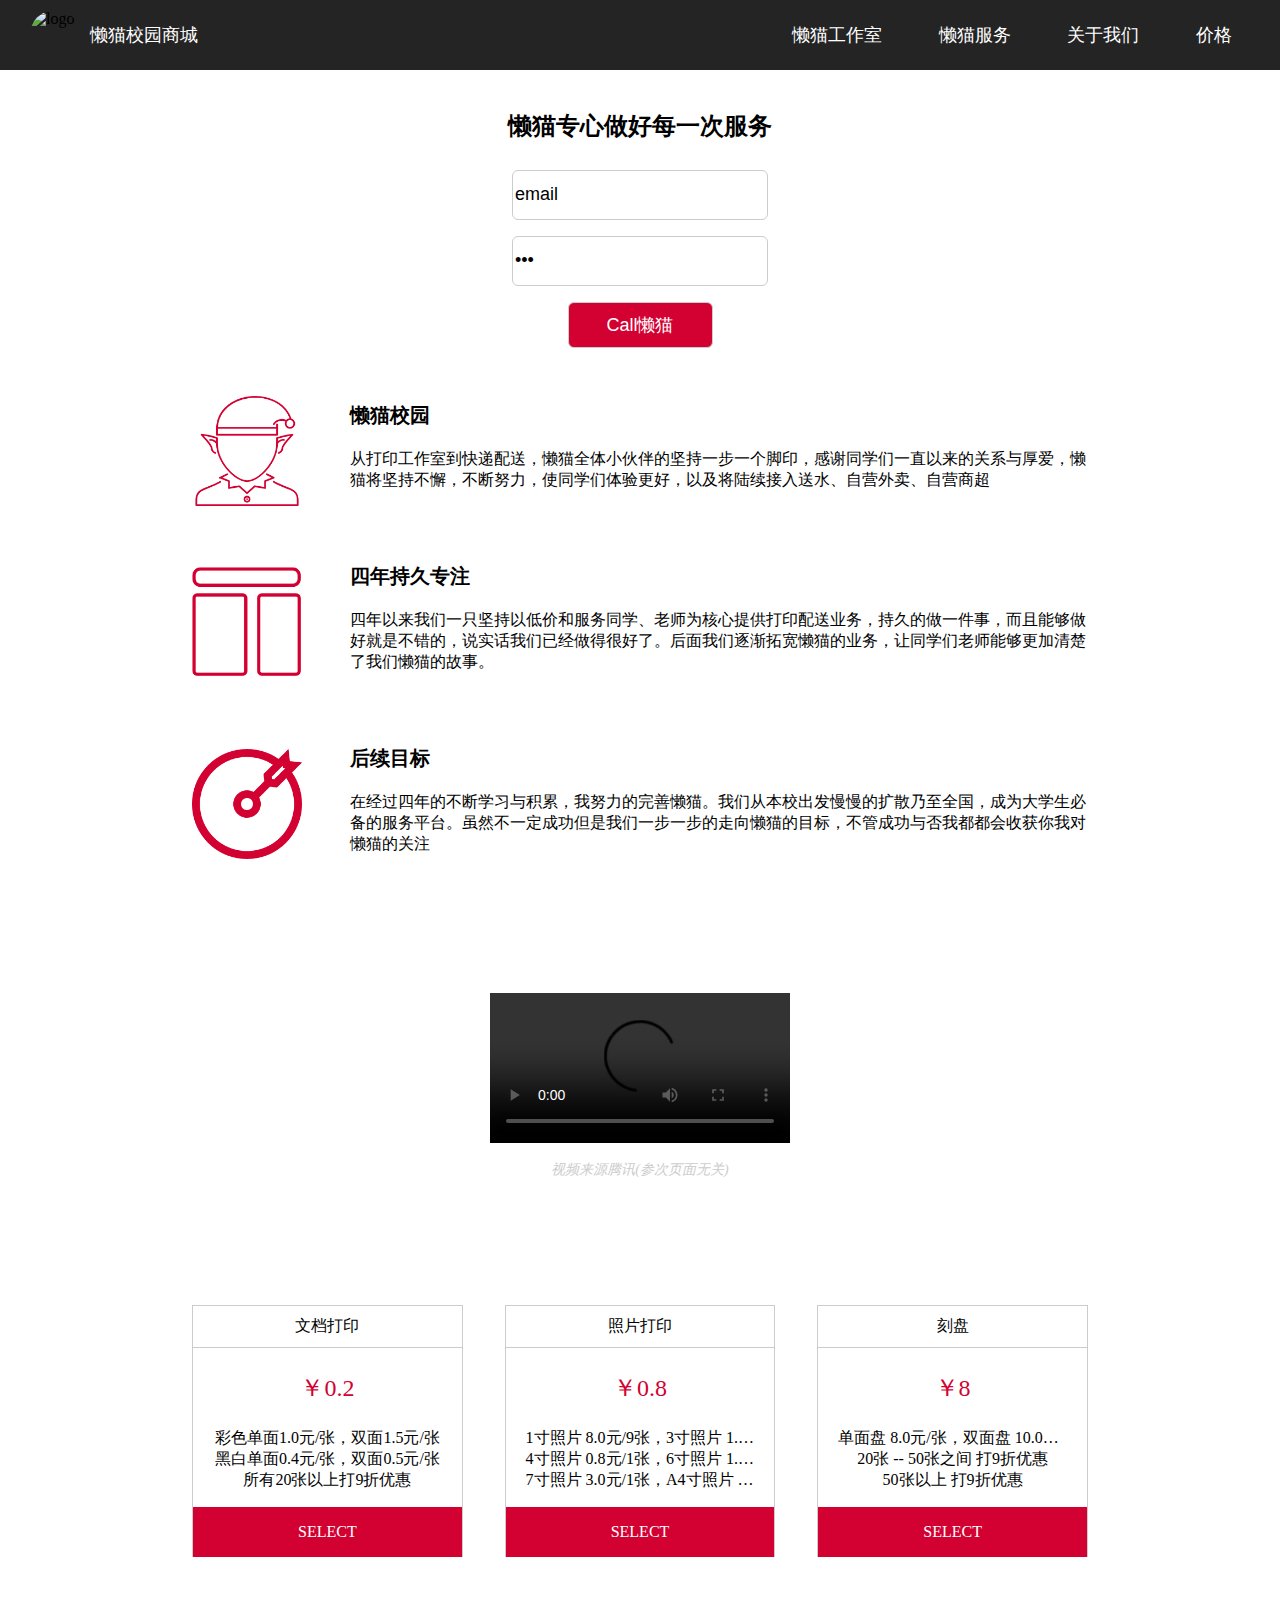
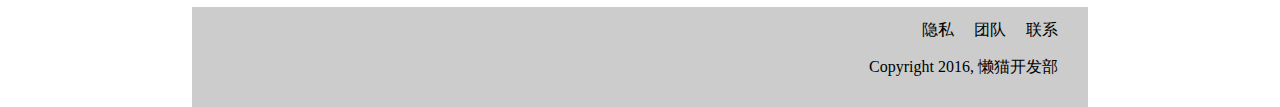
==== 3-productLandingPage/index.html @ e8311f4f "submit productLandingPage" ====
<!DOCTYPE html>
<html lang="ch">
<head>
	<meta charset="UTF-8">
	<title>productLandingPage</title>
	<meta name="viewport" content="width=device-width, initial-scale=1">
	<link rel="stylesheet" type="text/css" href="index.css">
	<style type="text/css">
		#nav-bar ul {
			display: flex;
			flex-direction: row;
			justify-content: space-around;
			align-items: center;
		}
		@media screen and (max-width: 790px){
			#logo {
				width: 35%;
			} 
			#nav-bar {
				width: 60%;
			}
		}
	/*style里面的代码是为了消除单元测试的问题 (这是强迫症吗？)*/
	</style>
</head>
<body>
	<header id="header">
		<div id="logo">
			<img id="header-img" src="https://ws1.sinaimg.cn/large/6ca89370gy1fxyfw7lq8nj20ku0ku0vp.jpg" alt="logo">
			<a id="logo-name" href="#">懒猫校园商城</a>
		</div>
		<nav id="nav-bar">
			<ul>
				<li><a class="nav-link" href="#section">懒猫工作室</a></li>
				<li><a class="nav-link" href="#header">懒猫服务</a></li>
				<li><a class="nav-link" href="#about-us">关于我们</a></li>
				<li><a class="nav-link" href="#product">价格</a></li>
			</ul>	
		</nav>
	</header>
	<section id="section">
		<!--wrokshopStart-->
		<div id="wrokshop">
			<h2 id="title">懒猫专心做好每一次服务</h2>
			<form id="form" action="https://www.freecodecamp.com/email-submit">
				<input id="email" type="email" value="email" name="email" required placeholder="请输入您的邮箱/手机">
				<input id="password" type="password" value="pwd" name="password" required placeholder="请输入您的密码">
				<input id="submit" type="submit" value="Call懒猫">
			</form>
			<div id="introduction">
				<ul>
					<li class="infos">
						<img class="icon" src="img/icon.png">
						<p><span class="brief">懒猫校园</span><br>从打印工作室到快递配送，懒猫全体小伙伴的坚持一步一个脚印，感谢同学们一直以来的关系与厚爱，懒猫将坚持不懈，不断努力，使同学们体验更好，以及将陆续接入送水、自营外卖、自营商超</p>
					</li>
					<li class="infos">
						<img class="icon" src="img/icon1.png">
						<p><span class="brief">四年持久专注</span><br>四年以来我们一只坚持以低价和服务同学、老师为核心提供打印配送业务，持久的做一件事，而且能够做好就是不错的，说实话我们已经做得很好了。后面我们逐渐拓宽懒猫的业务，让同学们老师能够更加清楚了我们懒猫的故事。</p>
					</li>
					<li class="infos">
						<img class="icon" src="img/icon2.png">
						<p><span class="brief">后续目标</span><br>在经过四年的不断学习与积累，我努力的完善懒猫。我们从本校出发慢慢的扩散乃至全国，成为大学生必备的服务平台。虽然不一定成功但是我们一步一步的走向懒猫的目标，不管成功与否我都都会收获你我对懒猫的关注</p>
					</li>
				</ul>
		</div>
		<!--wrokshopEnd videoStart-->	
		<div id="about-us">
			<video id="video" src="https://apd-81779dd397286665b01128f322024540.v.smtcdns.com/vhot2.qqvideo.tc.qq.com/ACO-SQvj-aeWIZ5wCMDdIC6kFjKenHH9019lSKTKWj6A/e0526ftuja1.p702.1.mp4?sdtfrom=v1010&guid=5b85980103ce5903727a559fdf4c274b&vkey=[base64]" controls="controls"></video>
			<p id="note">视频来源腾讯(参次页面无关)</p>
		</div>
		<!--videoEnd priceStart-->
		<div id="product">
			<ul>
				<li class="price-item">
					<p class="product-name">文档打印</p>
					<p class="prices">￥0.2</p>	
					<p class="details">彩色单面1.0元/张，双面1.5元/张<br>
					黑白单面0.4元/张，双面0.5元/张<br>
					所有20张以上打9折优惠</p>
					<div class="add">SELECT</div>
				</li>
				<li class="price-item">
					<p class="product-name">照片打印</p>	
					<p class="prices">￥0.8</p>
					<p class="details">1寸照片 8.0元/9张，3寸照片 1.0元/1张<br>
					4寸照片 0.8元/1张，6寸照片 1.0元/1张<br>
					7寸照片 3.0元/1张，A4寸照片 6元/1张</p>
					<div class="add">SELECT</div>
				</li>
				<li class="price-item">
					<p class="product-name">刻盘</p>	
					<p class="prices">￥8</p>
					<p class="details">单面盘 8.0元/张，双面盘 10.0元/张<br>
					20张 -- 50张之间 打9折优惠<br>
					50张以上 打9折优惠</p>
					<div class="add">SELECT</div>
				</li>
			</ul>
		</div>	
	</section>
	<footer id="footer">
		<ul>
			<li><a href=" javascript:void(0)">隐私</a></li>
			<li><a href=" javascript:void(0)">团队</a></li>
			<li><a href=" javascript:void(0)">联系</a></li>
		</ul>
		<p>Copyright 2016, 懒猫开发部</p>
	</footer>

</body>
<script src="https://cdn.freecodecamp.org/testable-projects-fcc/v1/bundle.js"></script>
</html>
---- 3-productLandingPage/index.css ----
body, ul, li{margin: 0; padding: 0;}
ul {list-style: none;}
a {text-decoration: none;}
input {border-style: none;}

/* header start*/
#header {
	box-sizing: border-box;
	position: fixed;
	top: 0;
	left: 0;
	z-index: 999;
	display: flex;
	justify-content: space-between;
	align-items: center;
	padding: 0 20px; 
	width: 100%;
	background-color: #242424;
}
#header a {
	font-size: 18px;
	color: white;
}
#header-img {
	width: 50px;
	height: 50px;
	border-radius: 50%;
	padding: 10px; 
}
#logo {
	width: 50%;
	display: flex;
	flex-direction: row;
	align-items: center;
}
#nav-bar {
	width: 40%;
}
#nav-bar ul {
	display: flex;
	flex-direction: row;
	justify-content: space-around;
	align-items: center;
}
@media screen and (max-width: 790px){
	#logo {
		width: 35%;
	} 
	#nav-bar {
		width: 60%;
	}
}
@media screen and (max-width: 560px){
	#header {
		flex-direction: column;
		padding-bottom: 20px; 
	}
	#logo {width: auto;} 
	#nav-bar {width: 100%;}
}
/* section start*/
#section {
	margin: 90px auto 0 auto;
	width: 70%;
}
@media screen and (max-width: 560px){
	#section {
		margin: 144px auto 0 auto;
		width: 80%;
	}
}
/*wrokshop*/
#wrokshop {
	display: flex;
	flex-direction: column;
	align-items: center;
}
#form {
	display: flex;
	flex-direction: column;
	align-items: center;
}
input {
	border: 1px solid #ccc;
	border-radius: 6px;
	margin: 8px 0;
	width: 250px;
	height: 46px;
	font-size: 18px;
}
#submit {
	width: 145px;
	background-color: #d30132;
	color: white;
	cursor: pointer;
}
#submit:hover {
	border: 1px solid #9c27b0;
}
.infos {
	display: flex;
	align-items: center;
	justify-content: space-around;
	padding: 10px 0;
}
.infos .icon {
	width: 110px;
	padding:  29px 48px 0 0;
}
.infos .brief {
	display: inline-block;
	margin: 20px 0;
	font-size: 20px;
	font-weight: bold;
}
@media screen and (max-width: 560px){
	.infos .icon {
		display: none;
	}
}
/*about-us*/
#about-us {
	padding-top: 112px; 
}
#video {
	width: 100%;
}
@media screen and (max-width: 560px) {
	#about-us {
		padding-top: 112px; 
	}
}
#note {
	font-size: 14px;
	font-style: italic;
	text-align: center;
	color: #ccc;
}
/*product*/
#product {
	padding-top: 112px;
	width: 100%;
}
#product ul{
	display: flex;
	justify-content: space-between;
}

.price-item {
	width: 30%;
	height: 250px;
	border: 1px solid #ccc;
	text-align: center;
}
@media screen and (max-width: 560px){
	#product {
		padding-top: 112px;
	}
	#product ul{
		display: flex;
		flex-direction: column;
	}
	.price-item{
		width: 100%;
		margin-bottom: 50px; 
	}
}
.product-name {
	margin: 0;
	padding: 10px 20px;
	border-bottom: 1px solid #ccc;
	color: #000;
}
.prices {
	font-size: 24px;
	color: #d30132;
}
.details {
	padding: 0 20px; 
	display: block;
 	overflow: hidden;
  white-space: nowrap;
  text-overflow: ellipsis;
}
.add {
	height: 50px;
	line-height: 50px;
	background-color: #d30132;
	color: white;
	cursor: pointer;
}

footer {
	width: 70%;
	height: 100px;
	margin: 50px  auto 0 auto; 
	background-color: #ccc;
}
@media screen and (max-width: 560px){
	footer {
		width: 100%;
		margin: 0;
	}
}
/**footer*/
#footer {
	display: flex;
	flex-direction: column;
	justify-content: center;
}
#footer a {
	color: black;
}
#footer ul {
	margin-right: 30px;
	display: flex;
	justify-content: flex-end;
	align-items: flex-end;
}
#footer ul li{
	margin-left: 20px;
}
#footer p {
	margin-right: 30px;
	text-align: right;
}
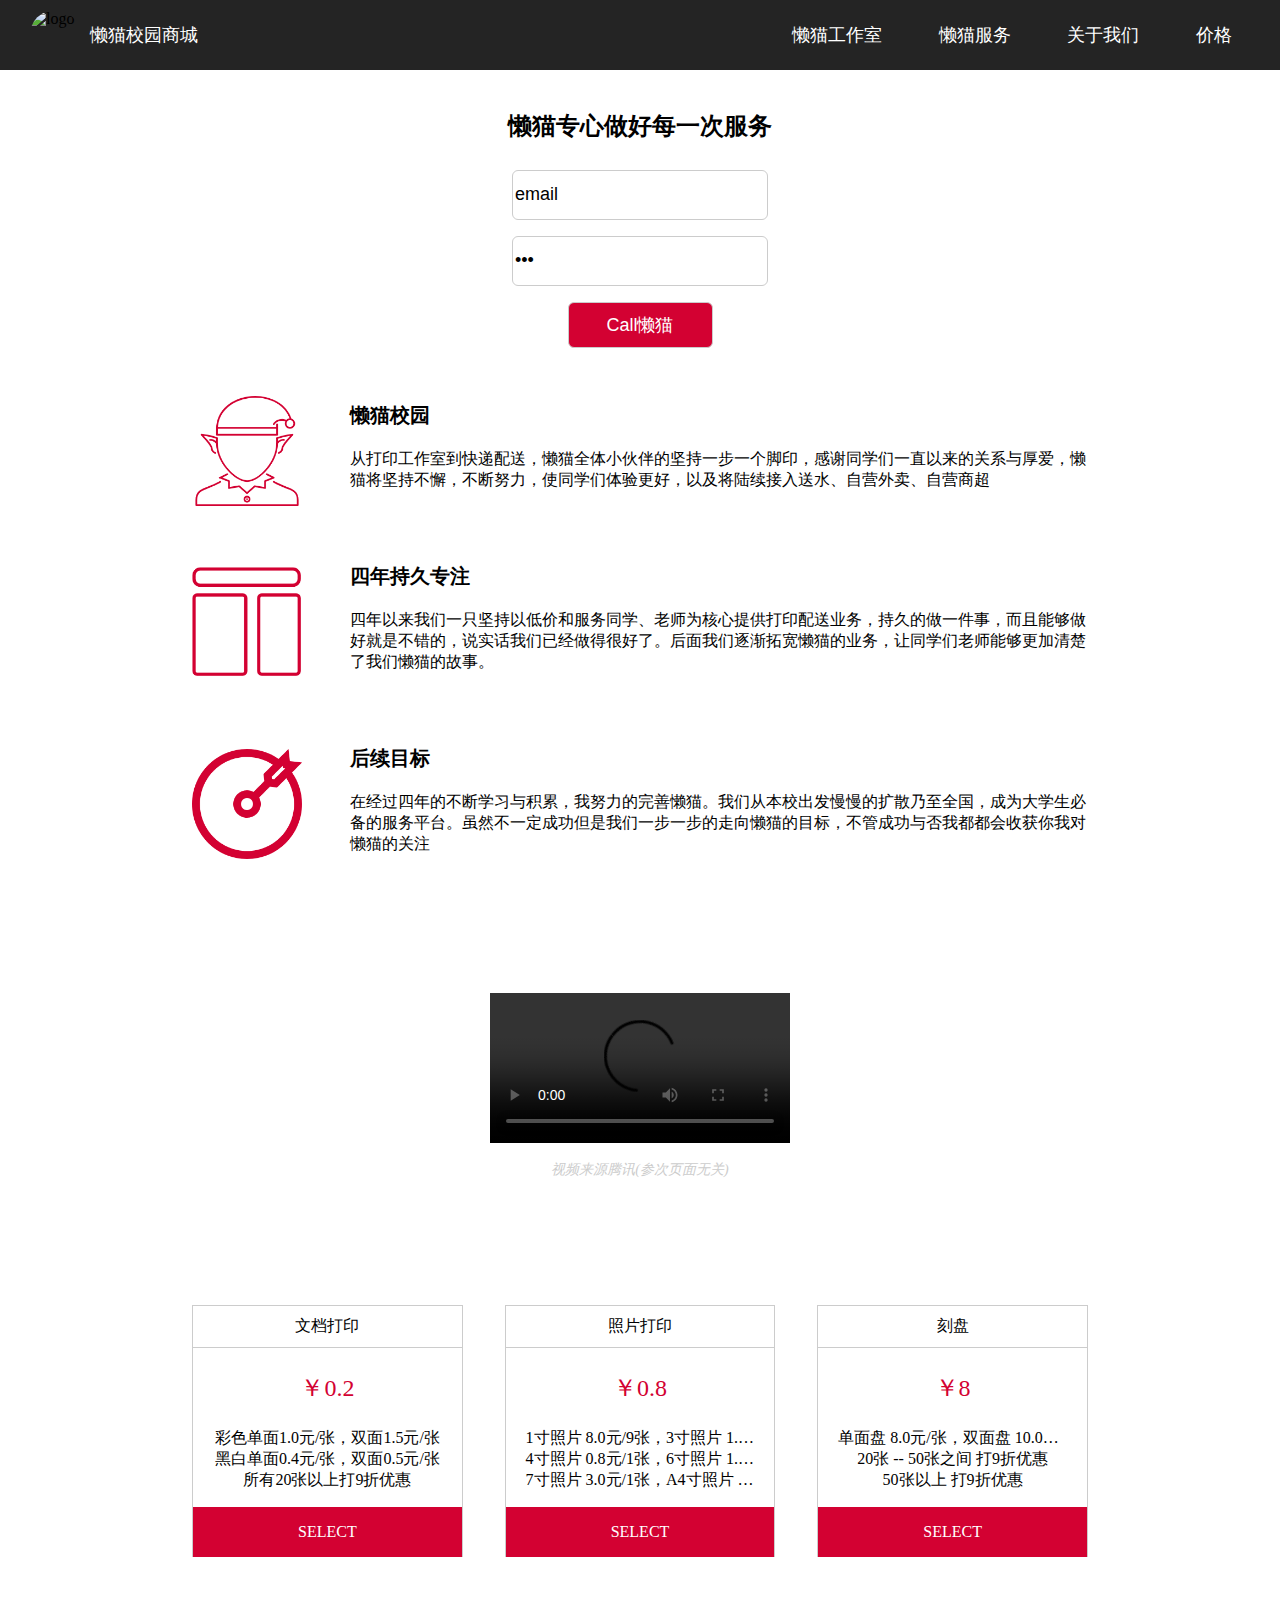
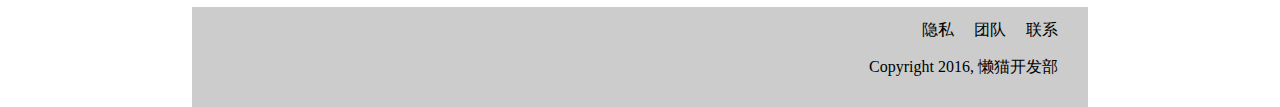
==== commit 1d7d6b30: "modify productLandingPage" ====
--- a/3-productLandingPage/index.html
+++ b/3-productLandingPage/index.html
@@ -4,7 +4,6 @@
 	<meta charset="UTF-8">
 	<title>productLandingPage</title>
 	<meta name="viewport" content="width=device-width, initial-scale=1">
-	<link rel="stylesheet" type="text/css" href="index.css">
 	<style type="text/css">
 		#nav-bar ul {
 			display: flex;
@@ -13,15 +12,13 @@
 			align-items: center;
 		}
 		@media screen and (max-width: 790px){
-			#logo {
-				width: 35%;
-			} 
 			#nav-bar {
 				width: 60%;
 			}
 		}
-	/*style里面的代码是为了消除单元测试的问题 (这是强迫症吗？)*/
+		/*style中的代码是为消除单元测试读取不到外部css的问题 出现的红色标记*/
 	</style>
+	<link rel="stylesheet" type="text/css" href="index.css">
 </head>
 <body>
 	<header id="header">
--- a/3-productLandingPage/index.css
+++ b/3-productLandingPage/index.css
@@ -43,9 +43,6 @@
 	align-items: center;
 }
 @media screen and (max-width: 790px){
-	#logo {
-		width: 35%;
-	} 
 	#nav-bar {
 		width: 60%;
 	}
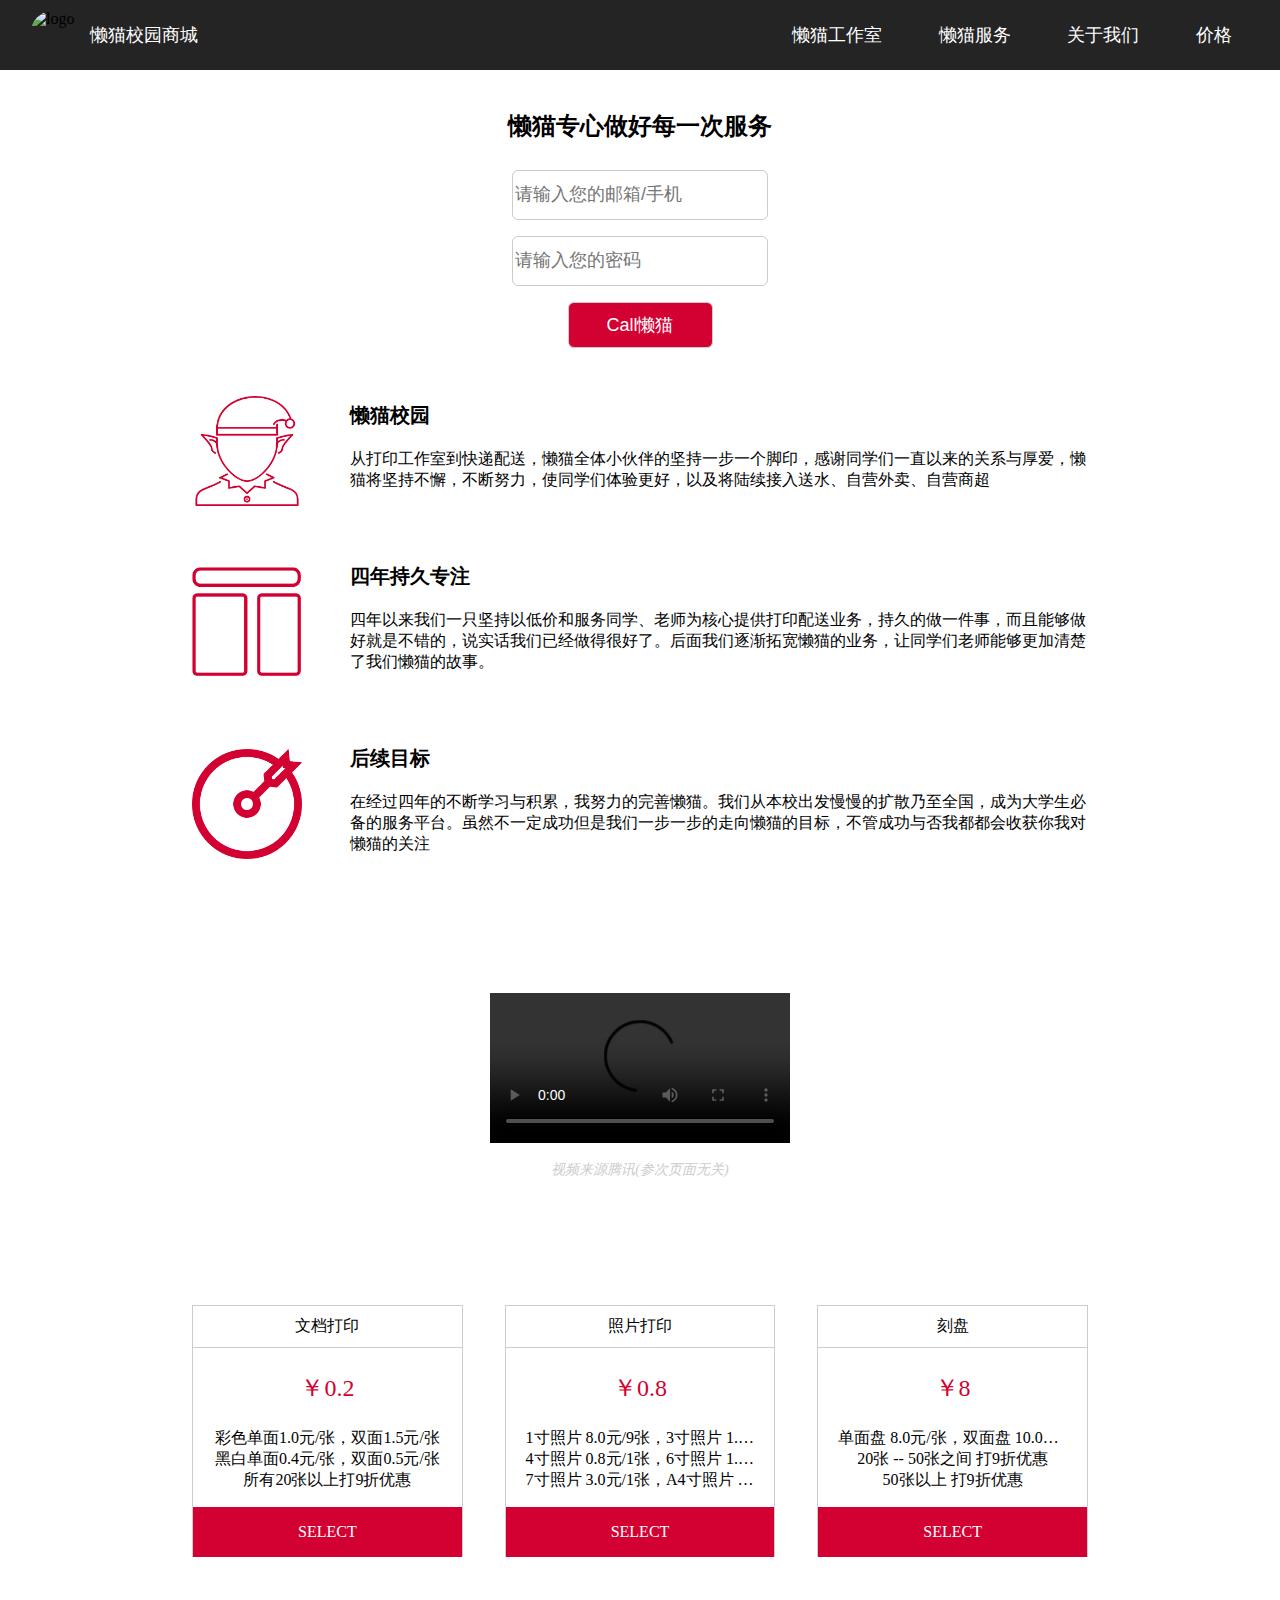
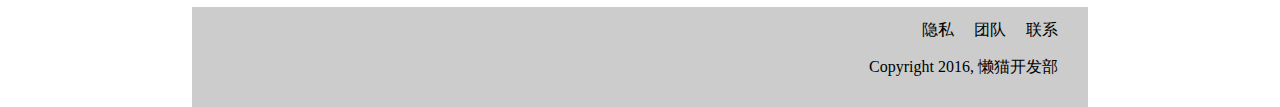
==== commit bc0a9bbf: "modify productLandingPage" ====
--- a/3-productLandingPage/index.html
+++ b/3-productLandingPage/index.html
@@ -40,8 +40,8 @@
 		<div id="wrokshop">
 			<h2 id="title">懒猫专心做好每一次服务</h2>
 			<form id="form" action="https://www.freecodecamp.com/email-submit">
-				<input id="email" type="email" value="email" name="email" required placeholder="请输入您的邮箱/手机">
-				<input id="password" type="password" value="pwd" name="password" required placeholder="请输入您的密码">
+				<input id="email" type="email"  name="email" required placeholder="请输入您的邮箱/手机">
+				<input id="password" type="password"  name="password" required placeholder="请输入您的密码">
 				<input id="submit" type="submit" value="Call懒猫">
 			</form>
 			<div id="introduction">
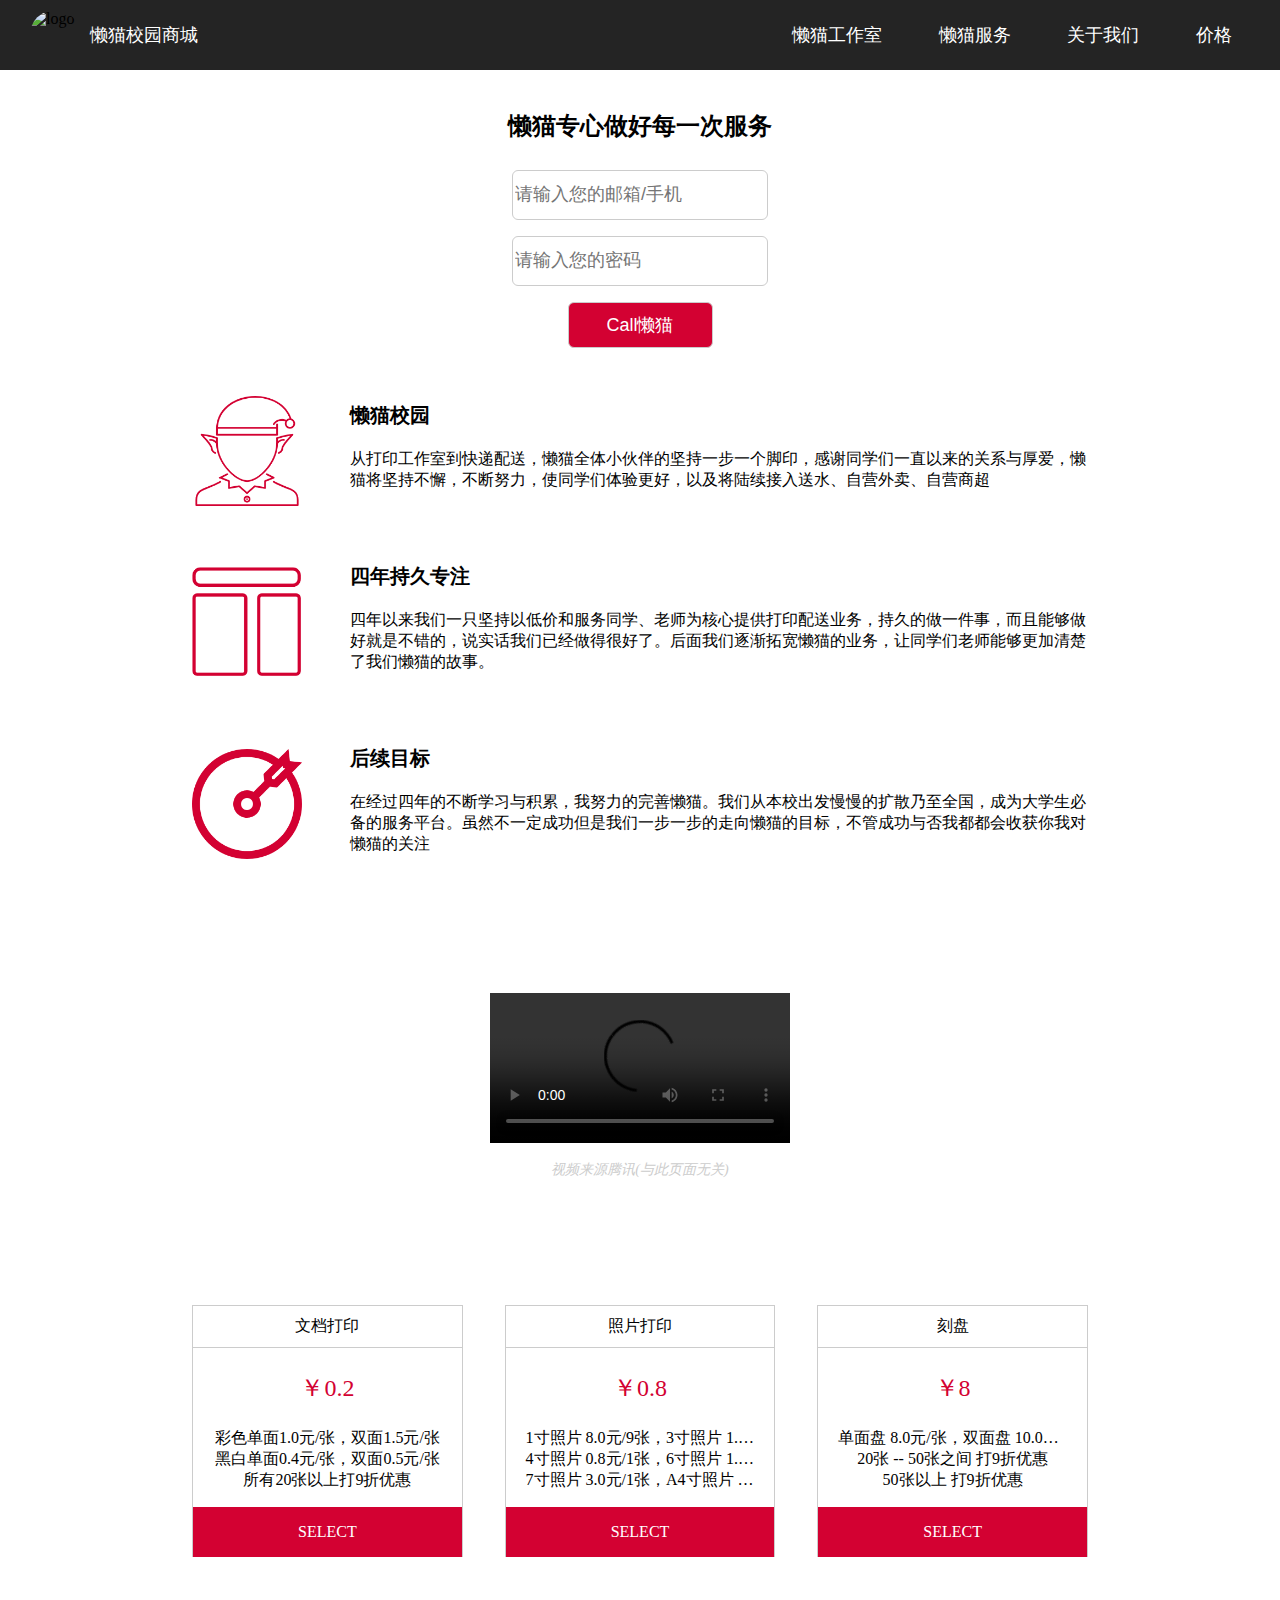
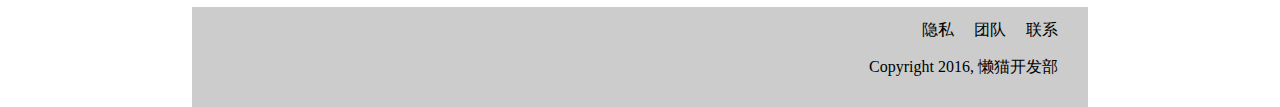
==== commit a25e2308: "modify productLandingPage" ====
--- a/3-productLandingPage/index.html
+++ b/3-productLandingPage/index.html
@@ -1,4 +1,4 @@
-<!DOCTYPE html>
+﻿<!DOCTYPE html>
 <html lang="ch">
 <head>
 	<meta charset="UTF-8">
@@ -63,7 +63,7 @@
 		<!--wrokshopEnd videoStart-->	
 		<div id="about-us">
 			<video id="video" src="https://apd-81779dd397286665b01128f322024540.v.smtcdns.com/vhot2.qqvideo.tc.qq.com/ACO-SQvj-aeWIZ5wCMDdIC6kFjKenHH9019lSKTKWj6A/e0526ftuja1.p702.1.mp4?sdtfrom=v1010&guid=5b85980103ce5903727a559fdf4c274b&vkey=[base64]" controls="controls"></video>
-			<p id="note">视频来源腾讯(参次页面无关)</p>
+			<p id="note">视频来源腾讯(与此页面无关)</p>
 		</div>
 		<!--videoEnd priceStart-->
 		<div id="product">
